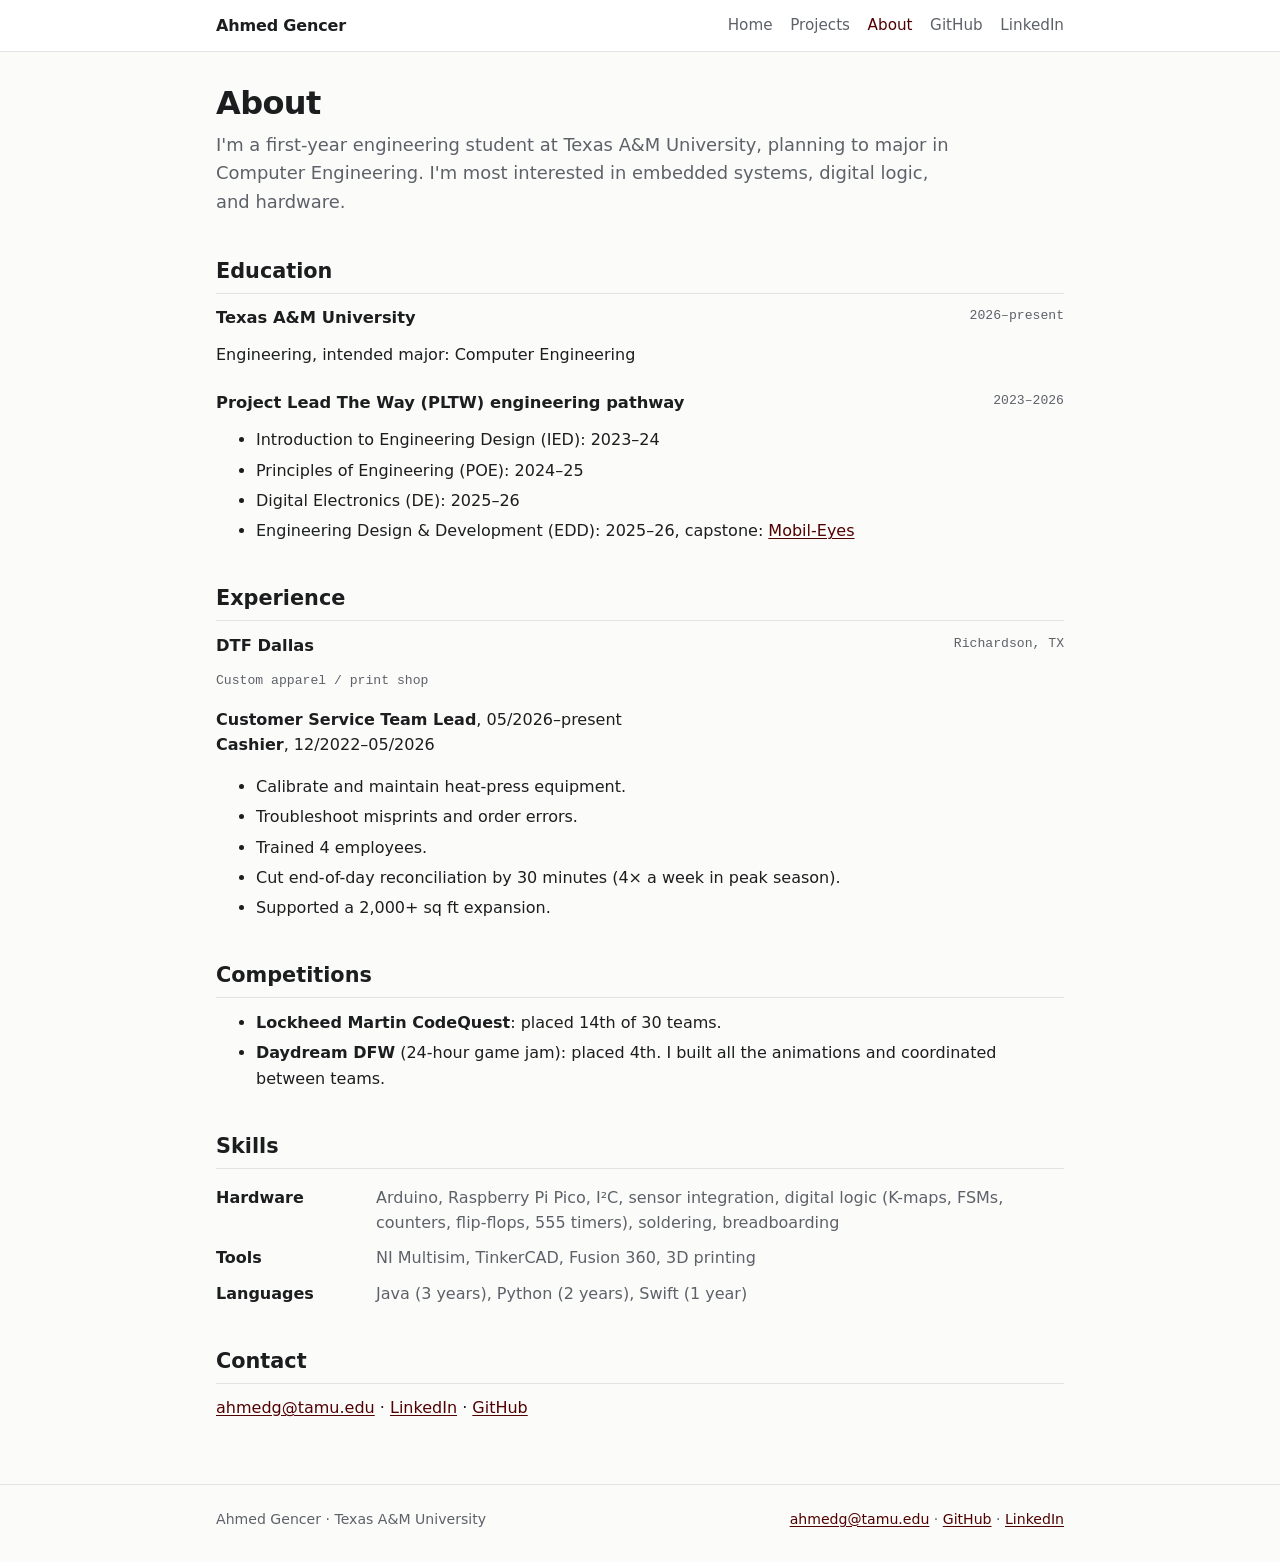
==== about.html @ d1bb6263 "Initial commit: ahmedg-stack.github.io Co-Authored-By: Claude Opus 5.5 <noreply@anthropic.com>" ====
<!doctype html>
<html lang="en">
<head>
  <meta charset="utf-8">
  <meta name="viewport" content="width=device-width, initial-scale=1">
  <title>About · Ahmed Gencer</title>
  <meta name="description" content="Education, experience, and skills.">
  <link rel="stylesheet" href="css/style.css">
</head>
<body>
  <header class="site-header">
    <div class="wrap">
      <a class="brand" href="index.html">Ahmed Gencer</a>
      <nav class="site-nav" aria-label="Main">
        <a href="index.html">Home</a>
        <a href="index.html#projects">Projects</a>
        <a href="about.html" aria-current="page">About</a>
        <!-- TODO: add Resume link once the hardware resume exists:
        <a href="resume.pdf">Resume</a> -->
        <a href="https://github.com/ahmedg-stack">GitHub</a>
        <a href="https://www.linkedin.com/in/ahmedegencer/">LinkedIn</a>
      </nav>
    </div>
  </header>
  <main>
    <div class="wrap">
      <h1>About</h1>
      <p class="lede">I'm a first-year engineering student at Texas A&amp;M University, planning to major in Computer Engineering. I'm most interested in embedded systems, digital logic, and hardware.</p>

      <h2>Education</h2>
      <div class="entry">
        <div class="head"><strong>Texas A&amp;M University</strong><span class="meta">2026–present</span></div>
        <div>Engineering, intended major: Computer Engineering</div>
        <!-- TODO: expected graduation year -->
      </div>
      <div class="entry">
        <div class="head"><strong>Project Lead The Way (PLTW) engineering pathway</strong><span class="meta">2023–2026</span></div>
        <ul>
          <li>Introduction to Engineering Design (IED): 2023–24</li>
          <li>Principles of Engineering (POE): 2024–25</li>
          <li>Digital Electronics (DE): 2025–26</li>
          <li>Engineering Design &amp; Development (EDD): 2025–26, capstone: <a href="projects/mobil-eyes.html">Mobil-Eyes</a></li>
        </ul>
      </div>

      <h2>Experience</h2>
      <div class="entry">
        <div class="head"><strong>DTF Dallas</strong><span class="meta">Richardson, TX</span></div>
        <div class="meta">Custom apparel / print shop</div>
        <p><strong>Customer Service Team Lead</strong>, 05/2026–present<br>
           <strong>Cashier</strong>, 12/2022–05/2026</p>
        <ul>
          <li>Calibrate and maintain heat-press equipment.</li>
          <li>Troubleshoot misprints and order errors.</li>
          <li>Trained 4 employees.</li>
          <li>Cut end-of-day reconciliation by 30 minutes (4× a week in peak season).</li>
          <li>Supported a 2,000+ sq ft expansion.</li>
        </ul>
      </div>

      <h2>Competitions</h2>
      <ul>
        <li><strong>Lockheed Martin CodeQuest</strong>: placed 14th of 30 teams.</li>
        <li><strong>Daydream DFW</strong> (24-hour game jam): placed 4th. I built all the animations and coordinated between teams.</li>
      </ul>

      <h2>Skills</h2>
      <dl>
        <div class="skill-row"><dt>Hardware</dt><dd>Arduino, Raspberry Pi Pico, I²C, sensor integration, digital logic (K-maps, FSMs, counters, flip-flops, 555 timers), soldering, breadboarding</dd></div>
        <div class="skill-row"><dt>Tools</dt><dd>NI Multisim, TinkerCAD, Fusion 360, 3D printing</dd></div>
        <div class="skill-row"><dt>Languages</dt><dd>Java (3 years), Python (2 years), Swift (1 year)</dd></div>
      </dl>

      <h2>Contact</h2>
      <p><a href="mailto:ahmedg@tamu.edu">ahmedg@tamu.edu</a> · <a href="https://www.linkedin.com/in/ahmedegencer/">LinkedIn</a> · <a href="https://github.com/ahmedg-stack">GitHub</a></p>
    </div>
  </main>
  <footer class="site-footer">
    <div class="wrap">
      <span>Ahmed Gencer · Texas A&amp;M University</span>
      <span><a href="mailto:ahmedg@tamu.edu">ahmedg@tamu.edu</a> · <a href="https://github.com/ahmedg-stack">GitHub</a> · <a href="https://www.linkedin.com/in/ahmedegencer/">LinkedIn</a></span>
    </div>
  </footer>
</body>
</html>
---- css/style.css ----
:root {
  --bg: #fbfbfa;
  --surface: #ffffff;
  --text: #1c1d1f;
  --muted: #5d6168;
  --line: #e2e3e5;
  --accent: #500000;          /* Aggie maroon */
  --accent-soft: #f5ecec;
  --code-bg: #f2f3f4;
  --mono: ui-monospace, "SF Mono", Menlo, Consolas, monospace;
  --sans: system-ui, -apple-system, "Segoe UI", Roboto, "Helvetica Neue", Arial, sans-serif;
}
@media (prefers-color-scheme: dark) {
  :root {
    --bg: #121315;
    --surface: #1a1b1e;
    --text: #e6e7e9;
    --muted: #a0a4ab;
    --line: #2c2e33;
    --accent: #e08a8a;
    --accent-soft: #2a1d1e;
    --code-bg: #1f2124;
  }
}

* { box-sizing: border-box; }
html { -webkit-text-size-adjust: 100%; }
body {
  margin: 0;
  background: var(--bg);
  color: var(--text);
  font: 16px/1.6 var(--sans);
}
a { color: var(--accent); text-underline-offset: 2px; }
a:hover { text-decoration-thickness: 2px; }
img, video { max-width: 100%; height: auto; display: block; }
code, pre { font-family: var(--mono); font-size: 0.88em; }
code { background: var(--code-bg); padding: 0.1em 0.35em; border-radius: 4px; }
pre { background: var(--code-bg); padding: 0.9rem 1rem; border-radius: 6px; overflow-x: auto; line-height: 1.45; }
pre code { background: none; padding: 0; }

.wrap { max-width: 880px; margin: 0 auto; padding: 0 16px; }

/* Header / nav */
.site-header { border-bottom: 1px solid var(--line); background: var(--surface); }
.site-header .wrap { display: flex; flex-wrap: wrap; align-items: center; justify-content: space-between; gap: 0.5rem 1.5rem; padding-top: 0.8rem; padding-bottom: 0.8rem; }
.brand { font-weight: 700; color: var(--text); text-decoration: none; letter-spacing: -0.01em; }
.site-nav { display: flex; flex-wrap: wrap; gap: 0.25rem 1.1rem; font-size: 0.95rem; }
.site-nav a { color: var(--muted); text-decoration: none; }
.site-nav a:hover, .site-nav a[aria-current="page"] { color: var(--accent); }

main { padding: 2rem 0 3rem; }
h1 { font-size: 2rem; line-height: 1.2; margin: 0 0 0.5rem; letter-spacing: -0.02em; }
h2 { font-size: 1.3rem; margin: 2.4rem 0 0.7rem; padding-bottom: 0.3rem; border-bottom: 1px solid var(--line); }
h3 { font-size: 1.08rem; margin: 1.6rem 0 0.4rem; }
p, ul, ol { margin: 0 0 1rem; }
li { margin-bottom: 0.3rem; }

.lede { font-size: 1.12rem; color: var(--muted); max-width: 46rem; }
.meta { font-family: var(--mono); font-size: 0.82rem; color: var(--muted); margin-bottom: 1rem; }
.tags { display: flex; flex-wrap: wrap; gap: 0.4rem; margin: 0.6rem 0 1rem; padding: 0; list-style: none; }
.tags li { font-family: var(--mono); font-size: 0.78rem; background: var(--accent-soft); color: var(--accent); padding: 0.15rem 0.55rem; border-radius: 999px; margin: 0; }
.links { display: flex; flex-wrap: wrap; gap: 0.4rem 1.2rem; margin: 0.5rem 0 1.5rem; font-size: 0.95rem; }

.note { border-left: 3px solid var(--accent); background: var(--accent-soft); padding: 0.7rem 1rem; border-radius: 0 6px 6px 0; margin: 1rem 0 1.4rem; }
.status { display: inline-block; font-family: var(--mono); font-size: 0.78rem; border: 1px solid var(--accent); color: var(--accent); padding: 0.1rem 0.5rem; border-radius: 4px; }

/* Project cards */
.cards { display: grid; grid-template-columns: repeat(auto-fill, minmax(250px, 1fr)); gap: 1rem; margin: 1rem 0; }
.card { background: var(--surface); border: 1px solid var(--line); border-radius: 8px; overflow: hidden; display: flex; flex-direction: column; color: var(--text); text-decoration: none; transition: border-color 0.15s; }
.card:hover { border-color: var(--accent); }
.card img { aspect-ratio: 16 / 10; object-fit: cover; width: 100%; background: #fff; border-bottom: 1px solid var(--line); }
.card .body { padding: 0.8rem 1rem 1rem; }
.card h3 { margin: 0 0 0.2rem; font-size: 1.05rem; }
.card p { margin: 0; color: var(--muted); font-size: 0.93rem; }
.card .meta { margin: 0 0 0.4rem; }

/* Figures */
figure { margin: 1.2rem 0; }
figure img, figure video { border: 1px solid var(--line); border-radius: 6px; background: #fff; }
figcaption { font-size: 0.88rem; color: var(--muted); margin-top: 0.4rem; }
.grid-2, .grid-3 { display: grid; gap: 0.8rem; margin: 1.2rem 0; }
.grid-2 { grid-template-columns: repeat(2, 1fr); }
.grid-3 { grid-template-columns: repeat(3, 1fr); }
.grid-2 figure, .grid-3 figure { margin: 0; }
@media (max-width: 600px) {
  .grid-2, .grid-3 { grid-template-columns: 1fr; }
  h1 { font-size: 1.65rem; }
}

/* Tables */
.table-wrap { overflow-x: auto; margin: 1rem 0 1.4rem; }
table { border-collapse: collapse; width: 100%; font-size: 0.93rem; }
th, td { text-align: left; padding: 0.45rem 0.7rem; border-bottom: 1px solid var(--line); vertical-align: top; }
th { font-weight: 600; background: var(--code-bg); }

/* Skills / about */
.skill-row { display: grid; grid-template-columns: 9rem 1fr; gap: 0.3rem 1rem; margin-bottom: 0.6rem; }
@media (max-width: 600px) { .skill-row { grid-template-columns: 1fr; } }
.skill-row dt { font-weight: 600; }
.skill-row dd { margin: 0; color: var(--muted); }
.entry { margin-bottom: 1.4rem; }
.entry .head { display: flex; flex-wrap: wrap; justify-content: space-between; gap: 0 1rem; }
.entry .head strong { font-size: 1.02rem; }

.site-footer { border-top: 1px solid var(--line); padding: 1.4rem 0 2rem; color: var(--muted); font-size: 0.88rem; }
.site-footer .wrap { display: flex; flex-wrap: wrap; justify-content: space-between; gap: 0.5rem 1.5rem; }
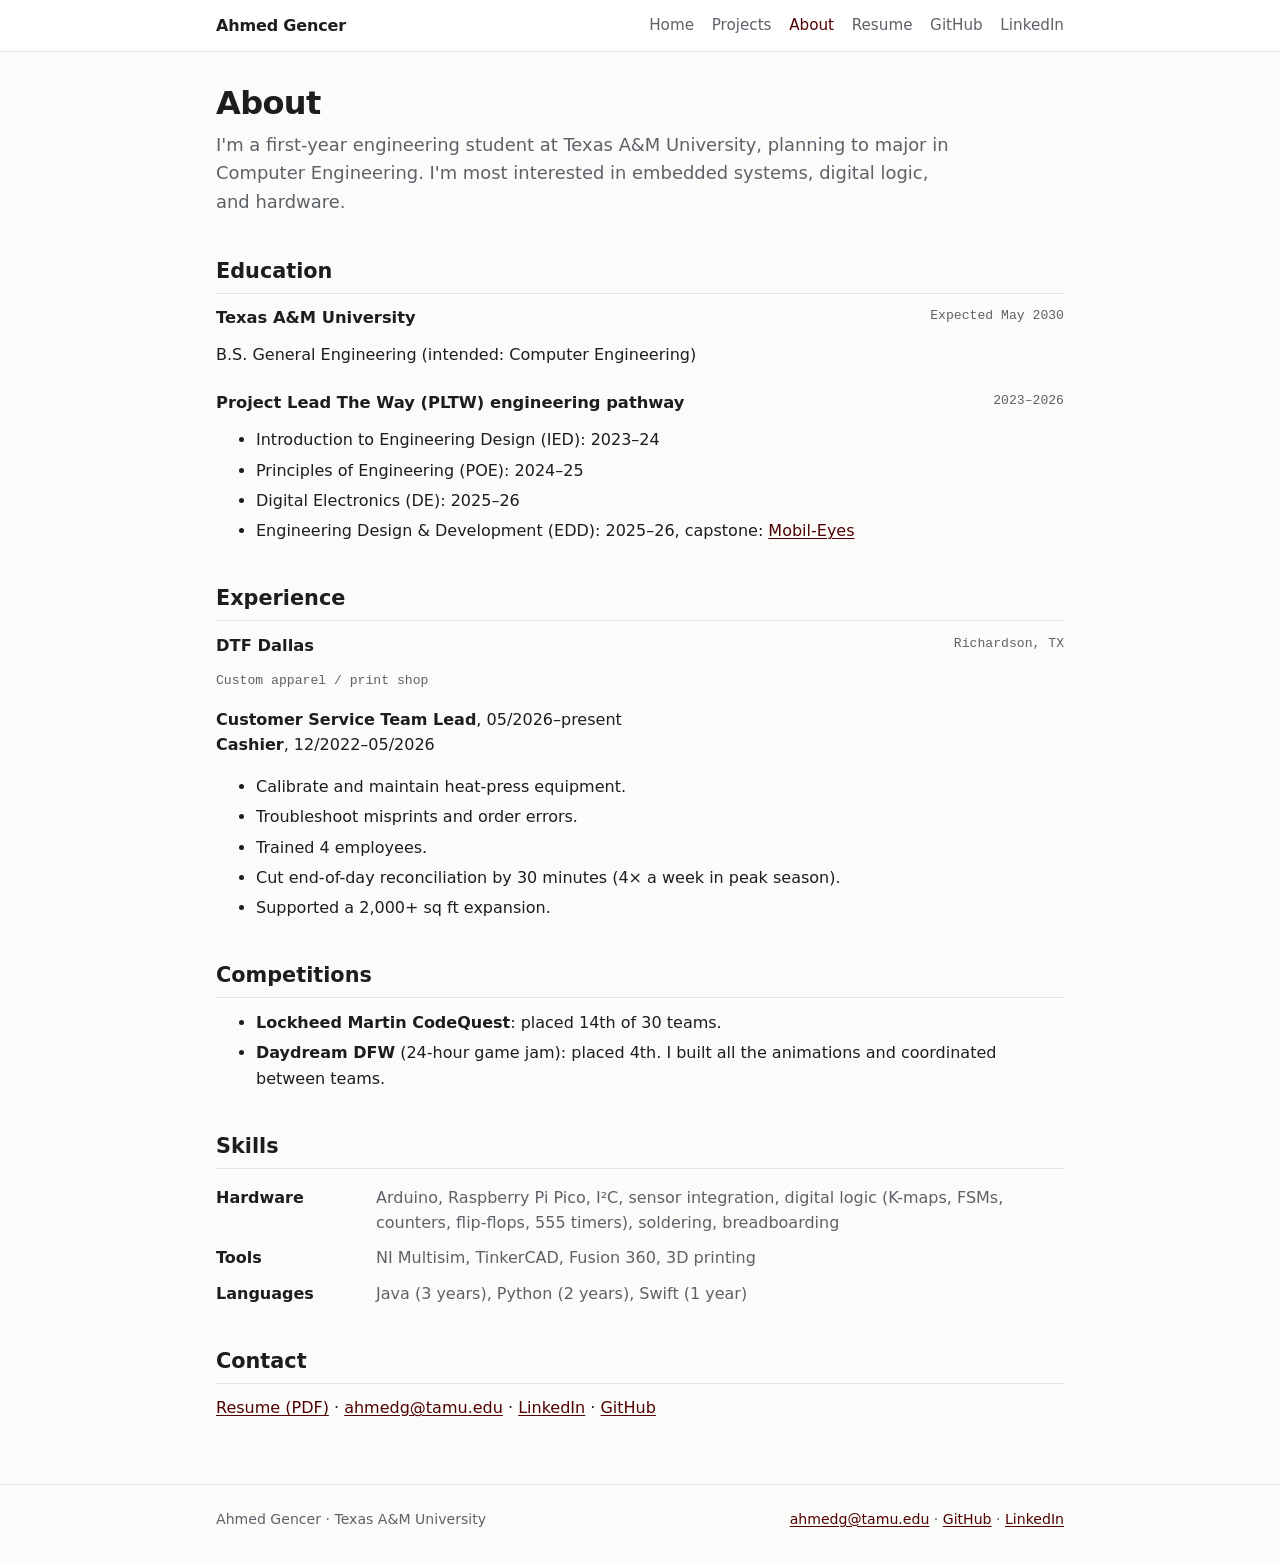
==== commit ba863653: "Add resume link and graduation date; update DE capstone team Co-Authored-By: Claude Opus 5.5 <norepl" ====
--- a/about.html
+++ b/about.html
@@ -15,8 +15,7 @@
         <a href="index.html">Home</a>
         <a href="index.html#projects">Projects</a>
         <a href="about.html" aria-current="page">About</a>
-        <!-- TODO: add Resume link once the hardware resume exists:
-        <a href="resume.pdf">Resume</a> -->
+        <a href="resume.pdf">Resume</a>
         <a href="https://github.com/ahmedg-stack">GitHub</a>
         <a href="https://www.linkedin.com/in/ahmedegencer/">LinkedIn</a>
       </nav>
@@ -29,9 +28,8 @@
 
       <h2>Education</h2>
       <div class="entry">
-        <div class="head"><strong>Texas A&amp;M University</strong><span class="meta">2026–present</span></div>
-        <div>Engineering, intended major: Computer Engineering</div>
-        <!-- TODO: expected graduation year -->
+        <div class="head"><strong>Texas A&amp;M University</strong><span class="meta">Expected May 2030</span></div>
+        <div>B.S. General Engineering (intended: Computer Engineering)</div>
       </div>
       <div class="entry">
         <div class="head"><strong>Project Lead The Way (PLTW) engineering pathway</strong><span class="meta">2023–2026</span></div>
@@ -72,7 +70,7 @@
       </dl>
 
       <h2>Contact</h2>
-      <p><a href="mailto:ahmedg@tamu.edu">ahmedg@tamu.edu</a> · <a href="https://www.linkedin.com/in/ahmedegencer/">LinkedIn</a> · <a href="https://github.com/ahmedg-stack">GitHub</a></p>
+      <p><a href="resume.pdf">Resume (PDF)</a> · <a href="mailto:ahmedg@tamu.edu">ahmedg@tamu.edu</a> · <a href="https://www.linkedin.com/in/ahmedegencer/">LinkedIn</a> · <a href="https://github.com/ahmedg-stack">GitHub</a></p>
     </div>
   </main>
   <footer class="site-footer">
